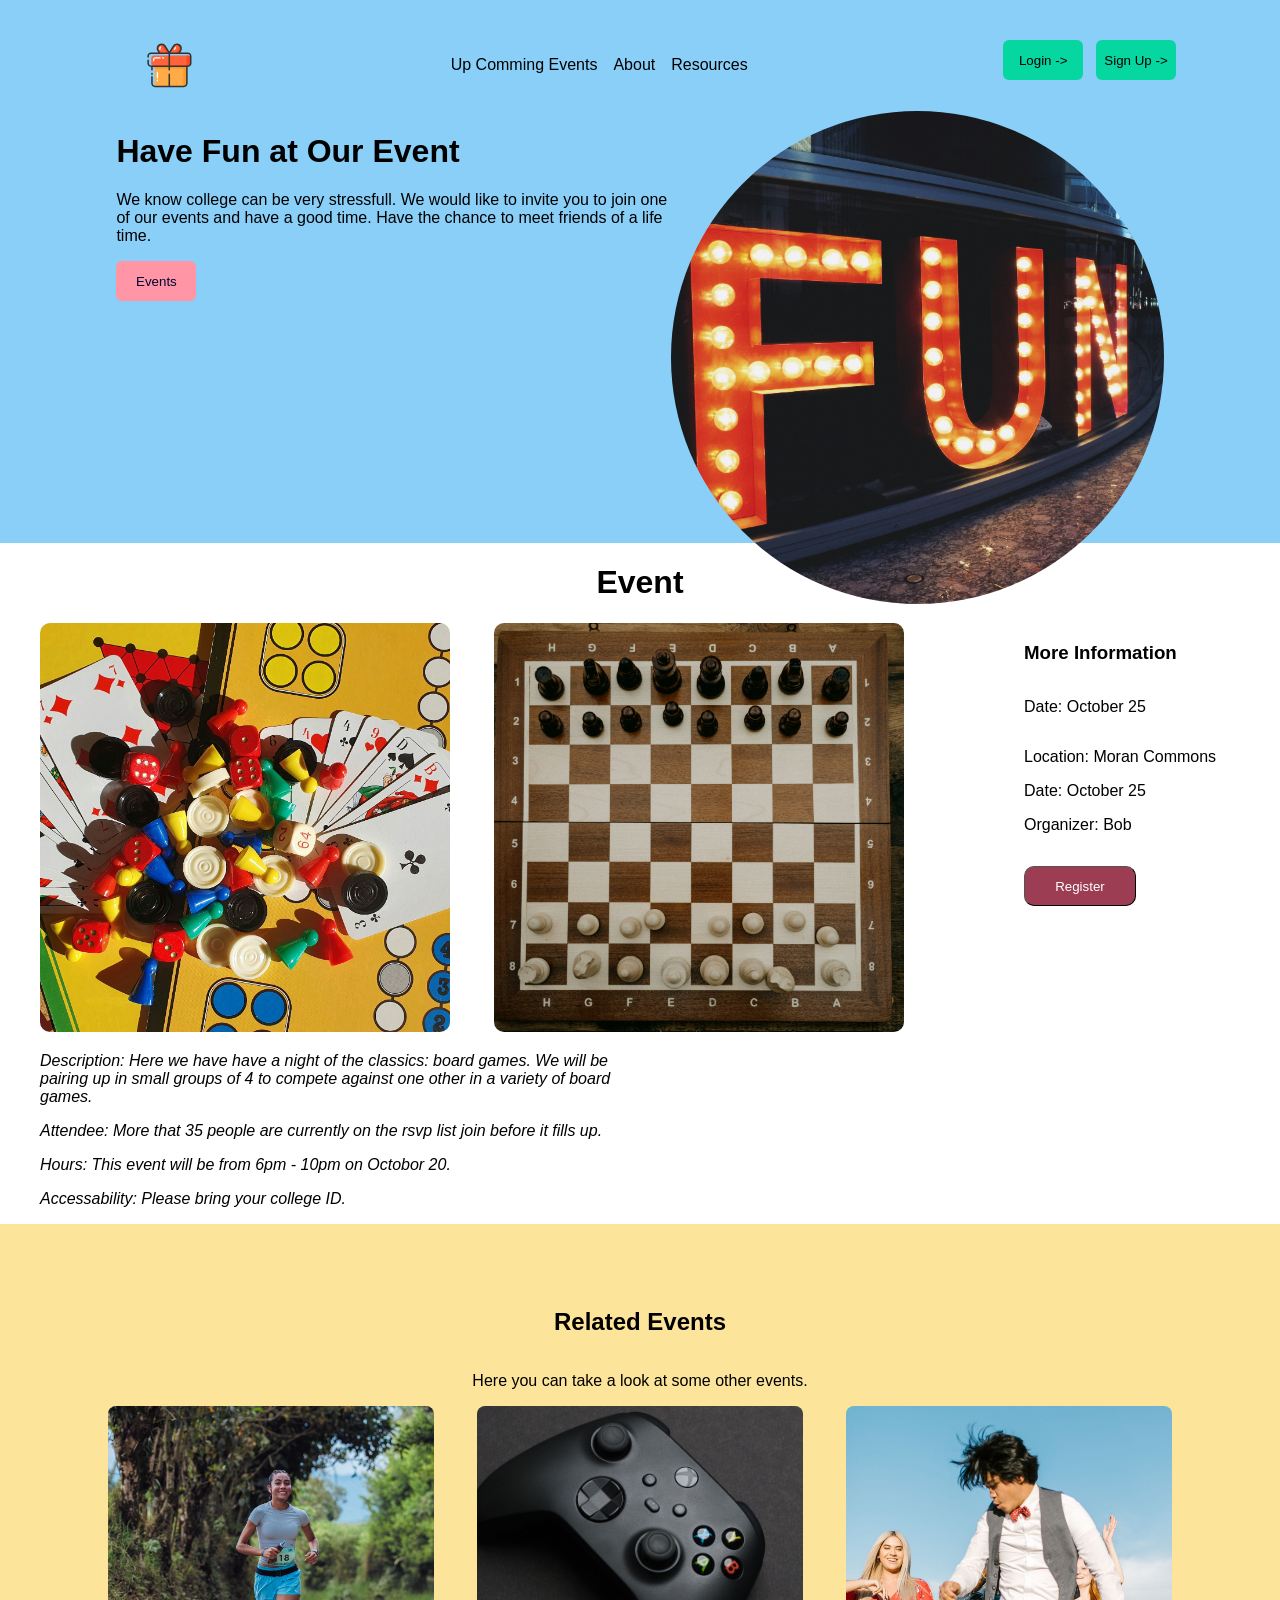
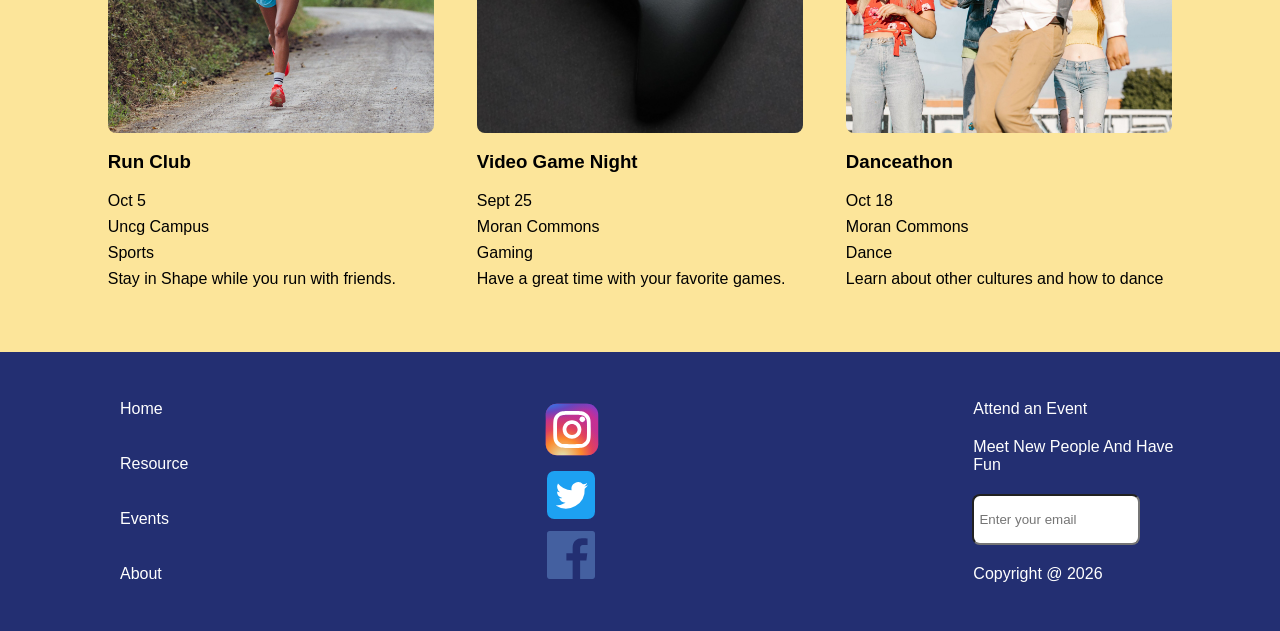
==== event.html @ 2b2dbc81 "first commit" ====
<!DOCTYPE html>
<html lang="en">
<head>
    <meta charset="UTF-8">
    <meta name="viewport" content="width=device-width, initial-scale=1.0">
    <title>Document</title>
    <link rel="stylesheet" href="styles.css" />

</head>
<body>

    <header>
        <nav>
            <ul>
                <li id="first-li" class="ul-word"><a href="index.html"><img id="present" src="./images/gift.svg" /></a></li>
                <div id="center-li">
                    <li class="ul-word"><a href="#event-sec">Up Comming Events</a></li>
                    <li class="ul-word"><a href="#article-sec">About</a></li>
                    <li class="ul-word"><a>Resources</a></li>
                </div>


                <li id="li-buttons">
                    <button>
                        Login ->
                    </button>
                    <button>
                        Sign Up ->
                    </button>
                </li>
            </ul>


        </nav>

        <div id="main-header">
            <div class="left-header">
                <h1>Have Fun at Our Event</h1>
                <p>We know college can be very stressfull.
                    We would like to invite you to join one of
                    our events and have a good time.
                    Have the chance to meet friends of a life time. </p>
                <a href="#event-sec"><button>
                        Events
                    </button></a>

            </div>
            <img src="./images/fun.jpg" />
            <!-- <div class="left-header"></div> -->
        </div>

    </header>
  <div id="event-header"> <h1 id="solo-h1">Event</h1></div>
     
    <section id="event-page">
      
        <div id="event-main">
            <div>
                <div>
                <img src="images/board-games.jpg" />
                <img src="images/chess.jpg" />

                </div>
                

                <div>
                    <ul>
                        <li>Description: Here we have have a night of the classics: board games.
                            We will be pairing up in small groups of 4 to compete against one other 
                            in a variety of board games.
                        </li>
                        <li>
                            Attendee: More that 35 people are currently on the rsvp list join before it fills up.
                        </li>
                        <li>
                            Hours: This event will be from 6pm - 10pm on Octobor 20.
                        </li>
                        <li>
                            Accessability: Please bring your college ID.
                        </li>

                    </ul>
                </div>
            </div>
        </div>
        <div id="side-bar">
            <h3>More Information</h3>
            <span>Date: October 25</span>
            <span></span>
            <span>Location: Moran Commons</span>
            <span>Date: October 25</span>
            <span>Organizer: Bob </span>
            <span></span>
            <button>Register</button>




            <!-- <ul>
                <li>Date: October 25</li>
                <li>Time: 6pm - 10pm</li>
                <li></li>
                <li></li>
                <li></li>
            </ul> -->

        </div>
    </section>
    
    <section id="event-sec2">
        <h1>Related Events</h1>
        <p>Here you can take a look at some other events.</p>
        <div id="card-container2">
            <div class="cards2">
                <img src="./images/running.jpg" />
                <h3>Run Club</h3>
                <div class="card2-text">
                    <span>Oct 5</span>
                    <span>Uncg Campus</span>
                    <span>Sports</span>
                    <span>Stay in Shape while you run with friends.</span>
                </div>

            </div>
            <div class="cards2">
                <img src="./images/games.jpg" />
                <h3>Video Game Night</h3>
                <div class="card2-text">
                    <span>Sept 25</span>
                    <span>Moran Commons</span>
                    <span>Gaming</span>
                    <span>Have a great time with your favorite games.</span>
                </div>

            </div>
            <div class="cards2">
                <img src="./images/dance.jpg" />
                <h3>Danceathon</h3>
                <div class="card2-text">
                    <span>Oct 18</span>
                    <span>Moran Commons</span>
                    <span>Dance</span>
                    <span>Learn about other cultures and how to dance</span>
                </div>

            </div>
          
            </div>
    </section>





    <footer>
        <div>
            <ul id="f-list-1">
                <li>Home</li>
                <li>Resource</li>
                <li>Events</li>
                <li>About</li>

            </ul>
            <ul id="f-list-2">
                <a><img id="insta" src="./images/insta.svg"></a>

                <a><img src="./images/twitter.svg"></a>
                <a><img src="./images/facebook.svg"></a>



            </ul>

            <ul id="f-list-3">
                <li>Attend an Event</li>
                <li>Meet New People And Have Fun</li>

                <li><input placeholder=" Enter your email"></li>
                <span>Copyright @ 2026</span>
            </ul>

        </div>



    </footer>

    
</body>
</html>
---- styles.css ----
body {
    font-family: Arial, sans-serif;
    margin: 0;
}

header {
    background-color: #8ACFF8;
    margin: 0;
    height: 55vh;
    padding: 1.5rem;
}


ul {
    width: 100%;
    display: flex;
    justify-content: space-between;
    margin-left: 5rem;
    margin-right: 5rem;
    list-style: none;
}

a {
    color: inherit;
    text-decoration: none;
}

#first-li {
  text-decoration-style: none;
}

li img {
    height: 3.2rem;
    width: 5;
}


nav {
    display: flex;
    justify-content: space-around;
    /* position: fixed; */
   
}

/* #present {
    width: 10%;
} */

#li-buttons {
    display:flex;
    gap: .8rem;

}

#li-buttons button {
    height: 2.5rem;
    width: 5rem;
    border-radius: 6px;
    border-style: solid;
    border-width: 0px;
    background-color: #06D6A0;
}

#li-buttons button:hover {
    background-color: #FF7F50;
    color: white;
}

#center-li {
    display: flex;
    gap: 1rem;
    margin-top: 1rem;
}

#main-header {
    display: flex;
    justify-content: center;
}

#main-header  img{
    width: 40%;
    border-radius: 50%;

}

.left-header {
    width: 45%;

}

.left-header button {
     height: 2.5rem;
    width: 5rem;
    border-radius: 6px;
    border-style: solid;
    border-width: 0px;
    background-color: #FF95A5;
    color: #010736;
}

.left-header button:hover {
    background-color: #FCE59A;
}

#event-sec {
    display: flex;
    /* height: 100vh; */
    /* flex-direction: column; */
    
    flex-direction: column;
    justify-content: center;
    text-align: center;
    background-color: #FCE59A;
    padding: 4rem;
}

#event-sec2 {
    display: flex;
    /* height: 100vh; */
    /* flex-direction: column; */
    
    flex-direction: column;
    justify-content: center;
    text-align: center;
    background-color: #FCE59A;
    padding: 4rem;
}

/* section p {
    text-align: start;
} */
#card-container {
    display: grid;
    grid-template-columns: 1fr 1fr 1fr;
    gap: 1.2rem;
    margin-left: 2rem;
    margin-right: 2rem;
    /* justify-content: center; */
}


#card-container2 {
   display: flex;
    gap: 1.2rem;
    margin-left: 2rem;
    margin-right: 2rem;
    flex-wrap: wrap;
    flex-direction:row;
    justify-content: space-around;
    
    /* justify-content: center; */
}


.cards {
    display: flex;
    flex-direction: column;
    justify-content: start;
    text-align: start;
   
}

.cards2 {
    display: flex;
    flex-direction: column;
    justify-content: start;
    text-align: start;
    width: 30%;
   
}

.cards img {
    margin: auto;
    width: 100%;
    border-radius: 8px;
}

.cards2 img {
    margin: auto;
    width: 100%;
    border-radius: 8px;
}


.card-text {
    display: flex;
    flex-direction: column;
    /* justify-content: start; */
    gap: .5rem;
}

.card2-text {
    display: flex;
    flex-direction: column;
    /* justify-content: start; */
    gap: .5rem;
}


.card-text span{
    border-style: solid;
    border-width: 0.1px;
    width: 70%;
    border-radius: 8px;
    padding: .2rem .2rem .2rem .2rem;
    padding-right: 0rem;
}

.card-text span:hover {
    background-color: #8CABFF;
}

#article-sec {
    /* margin-top: 3rem; */
    text-align: center;
    display: flex;
    flex-direction: column;
    background-color: #FF95A5;
    color: #021A54;
    padding-bottom: 3rem;
}

#article-sec ul {
    display: flex;
    flex-direction: column;
    justify-content: content;
    width: 70%;
    gap: 1rem;
}

/*Event page*/

#event-page {
    display: grid;
    grid-template-columns: 1fr 1fr .5fr;
    grid-template-rows: 1fr 1fr 1fr;
}

#event-main {
    grid-column-start: 1;
    grid-column-end: 3;
    grid-row-start: 1;
    grid-row-end: 4;
    display: flex;
    flex-direction: column;
    justify-content: center;

}

#event-header {
    text-align: center;
}

#event-main img {
    width: 40%;
    margin-left: 2.5rem;
    border-radius: 10px;
}

#event-main ul {
    display: flex;
    flex-direction: column;
    gap: 1rem;
    font-style: italic;
    width: 60%;
    margin-left: 0px;
}

#side-bar {
    grid-column-start: 3;
    grid-column-end: 4;
    grid-row-start: 1;
    grid-row-end: 4;
    /* gap: 1rem; */
    display: flex;
    flex-direction: column;
    gap: 1rem;
   
}

#side-bar button{
    width: 7rem;
    height: 2.5rem;
    border-radius: 10px;
    border-width: 1px;
    background-color: #9C3D54;
    color: white;
}

#side-bar button:hover {
    background-color: #EEB76B;
}

/* #side-bar ul{
    display: flex;
    flex-direction: column;
    /* margin-left: 0px; */
/* } */ 




footer div{
  display: flex;
  justify-content: center;
  justify-content:space-between;
  /* width: 80%; */
  /* padding:  5rem; */
  padding-top: 2rem;
  padding-bottom: 2rem;
    color: white;
    background-color: #232F72;
}

footer ul {
    display: flex;
    flex-direction: column;
  
}

#f-list-1 {
   display: flex;
   flex-direction: column;
   gap: 1rem;
}

#f-list-2 {
 display: flex;
 flex-direction: column;
 gap: .5rem;
}

footer img {
    /* height: 3rem; */
    width: 3rem;
}

#insta {
    width: 3.7rem;
    position: relative;
    right: .27rem;
}

ul input {
    /* padding: .5rem; */
    width: 10rem;
    height: 2.8rem;
    border-radius: 8px;
    position: relative;
    right: .1rem;
}

footer span {
    display: block;
    
}

@media (min-width: 1150px) {
    .main-header img {
        width: 10%;
    }
}


@media (max-width: 850px) {
    
    #card-container {
        grid-template-columns: 1fr 1fr;
    }

    nav ul {
        flex-wrap: wrap;
    }

    #f-list-3 input {
        width: 5rem;
    }

    #f-list-2 a {
        display: inline-block;
        /* width: 10px; */
        width: auto;
    }

    

    /* #f-list-2 img {
        width: 32px;
        height: 32px;
        display: block;
    } */
    footer div {
        flex-direction: column;
    }

    input {
        width: 15rem;
    }

    footer {
        flex-direction: column;
    }

    /* footer {
        width: 80%;
    } */

    #f-list-1, #f-list-2, #f-list-3 {
        width: 50%;
    }

    #event-header {
        grid-template-columns: 1fr 1fr;
    }

    
}

@media (max-width: 460px) {
    #card-container {
        grid-template-columns: 1fr;
    }

    #main-header {
        flex-direction: column;
        justify-content: center;
        margin-left: 0px;
        /* height: 100vh; */
        /* padding-bottom: 10rem;
         */
        /* margin-bottom: 10rem; */
    }

    

    
}
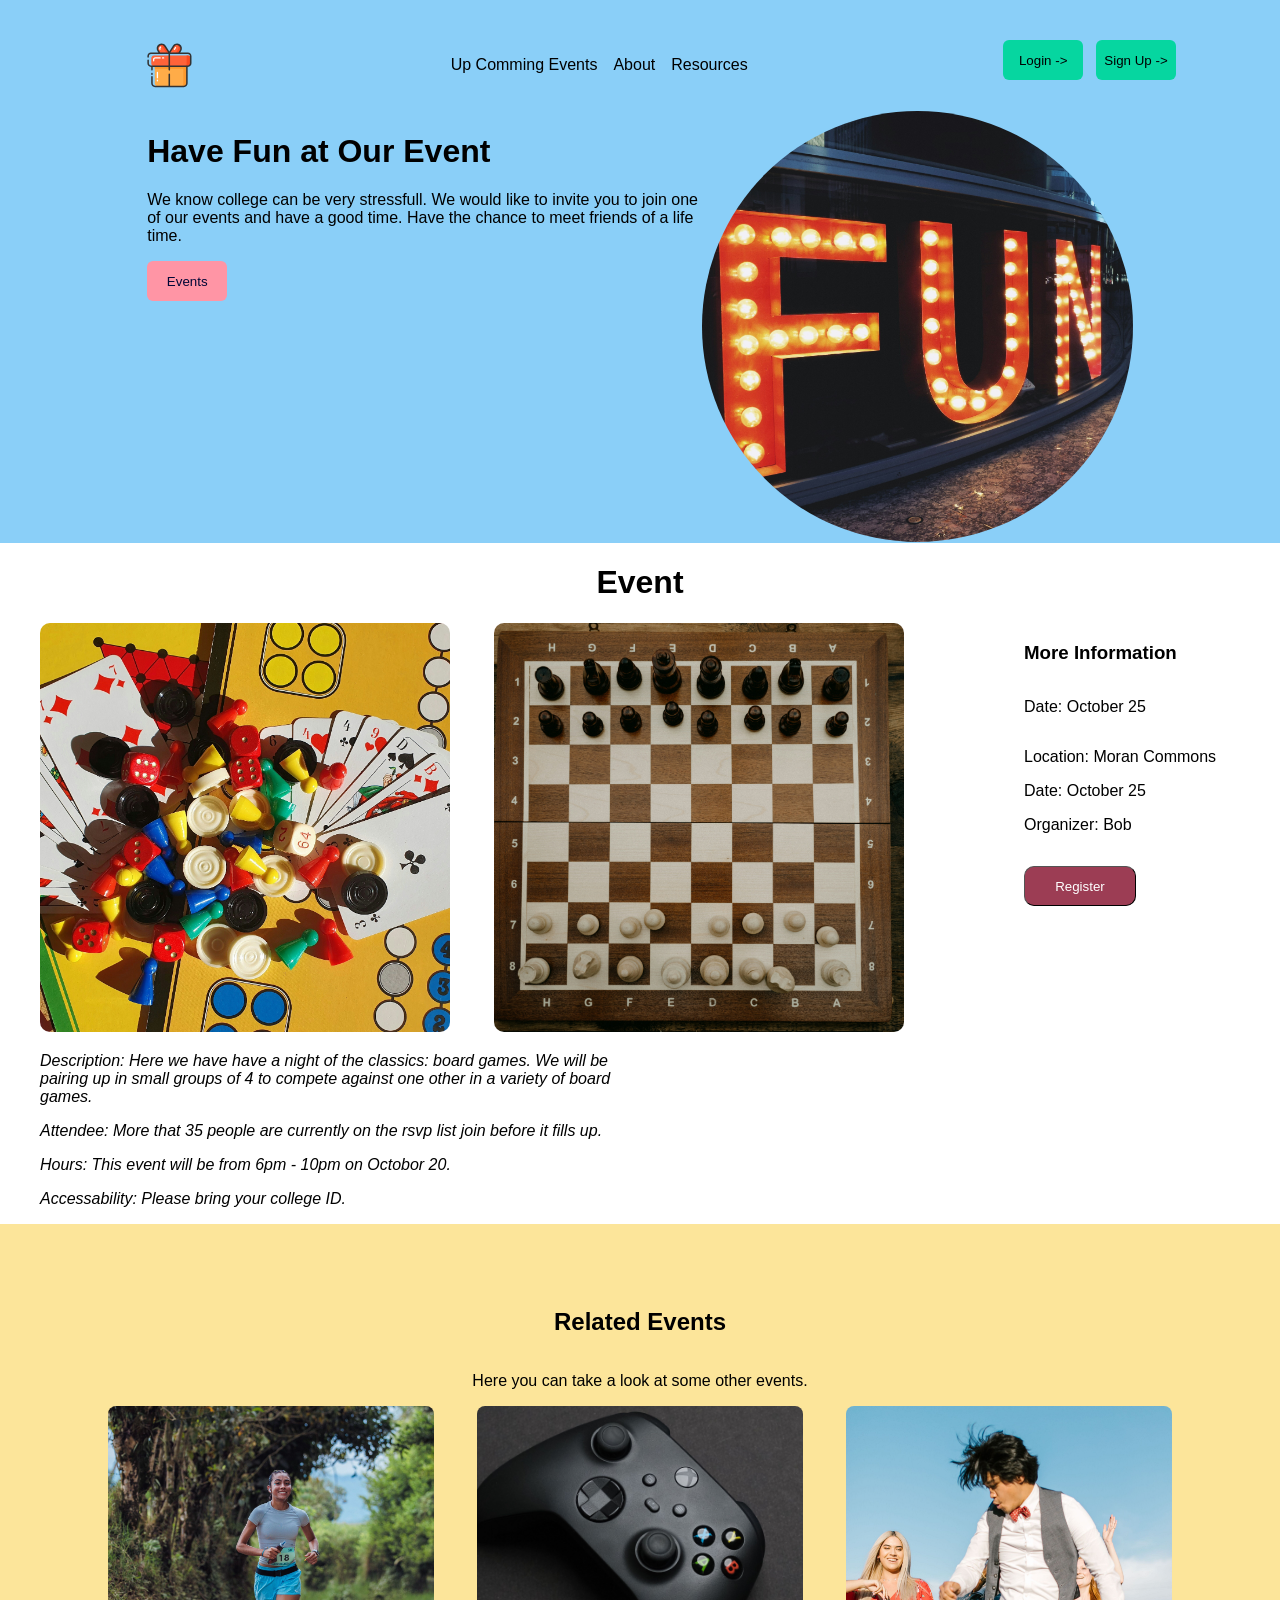
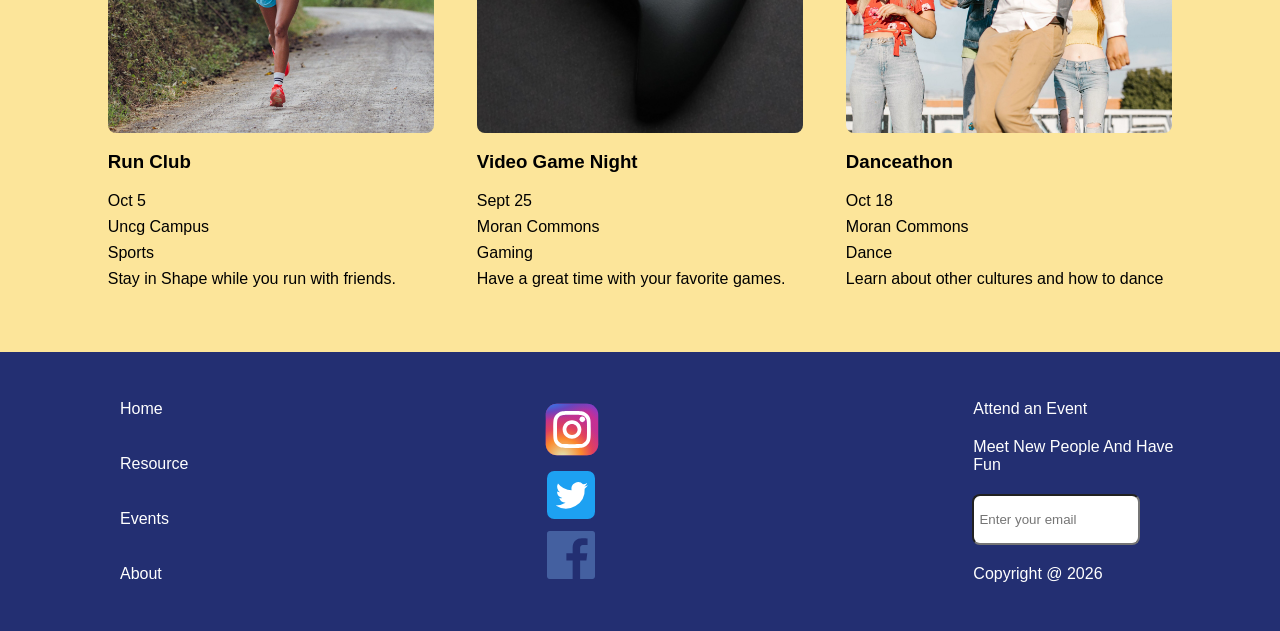
==== commit d7131b10: "Added event listener to button while changing cards" ====
--- a/event.html
+++ b/event.html
@@ -185,6 +185,7 @@
 
     </footer>
 
+<script src="script.js"></script>
     
 </body>
 </html>
--- a/styles.css
+++ b/styles.css
@@ -162,6 +162,18 @@
    
 }
 
+.select-card {
+     display: flex;
+    flex-direction: column;
+    justify-content: start;
+    text-align: start;
+    border-radius: 8px;
+    padding: 1rem;
+    border-style: solid;
+    border-width: 2px;
+    border-color: black;
+}
+
 .cards2 {
     display: flex;
     flex-direction: column;
@@ -171,6 +183,12 @@
    
 }
 
+.select-card img {
+     margin: auto;
+    width: 100%;
+    border-radius: 8px;
+}
+
 .cards img {
     margin: auto;
     width: 100%;
@@ -189,6 +207,21 @@
     flex-direction: column;
     /* justify-content: start; */
     gap: .5rem;
+}
+
+.save {
+    width: 6rem;
+    border-radius: 8px;
+    height: 2rem;
+    border-style: none;
+    background-color: #FF95A5;
+
+}
+
+.save:hover {
+    background-color: #06D6A0;
+    border-width: 1px;
+    border-style: solid;
 }
 
 .card2-text {
@@ -355,12 +388,25 @@
 footer span {
     display: block;
     
+    
+}
+
+@media (min-width: 1400px) {
+   #main-header img{
+    width: 5rem;
+
+    }
+   
 }
 
 @media (min-width: 1150px) {
-    .main-header img {
-        width: 10%;
-    }
+   #main-header  img{
+    width: 35%;
+    border-radius: 50%;
+
+    }
+
+   
 }
 
 
